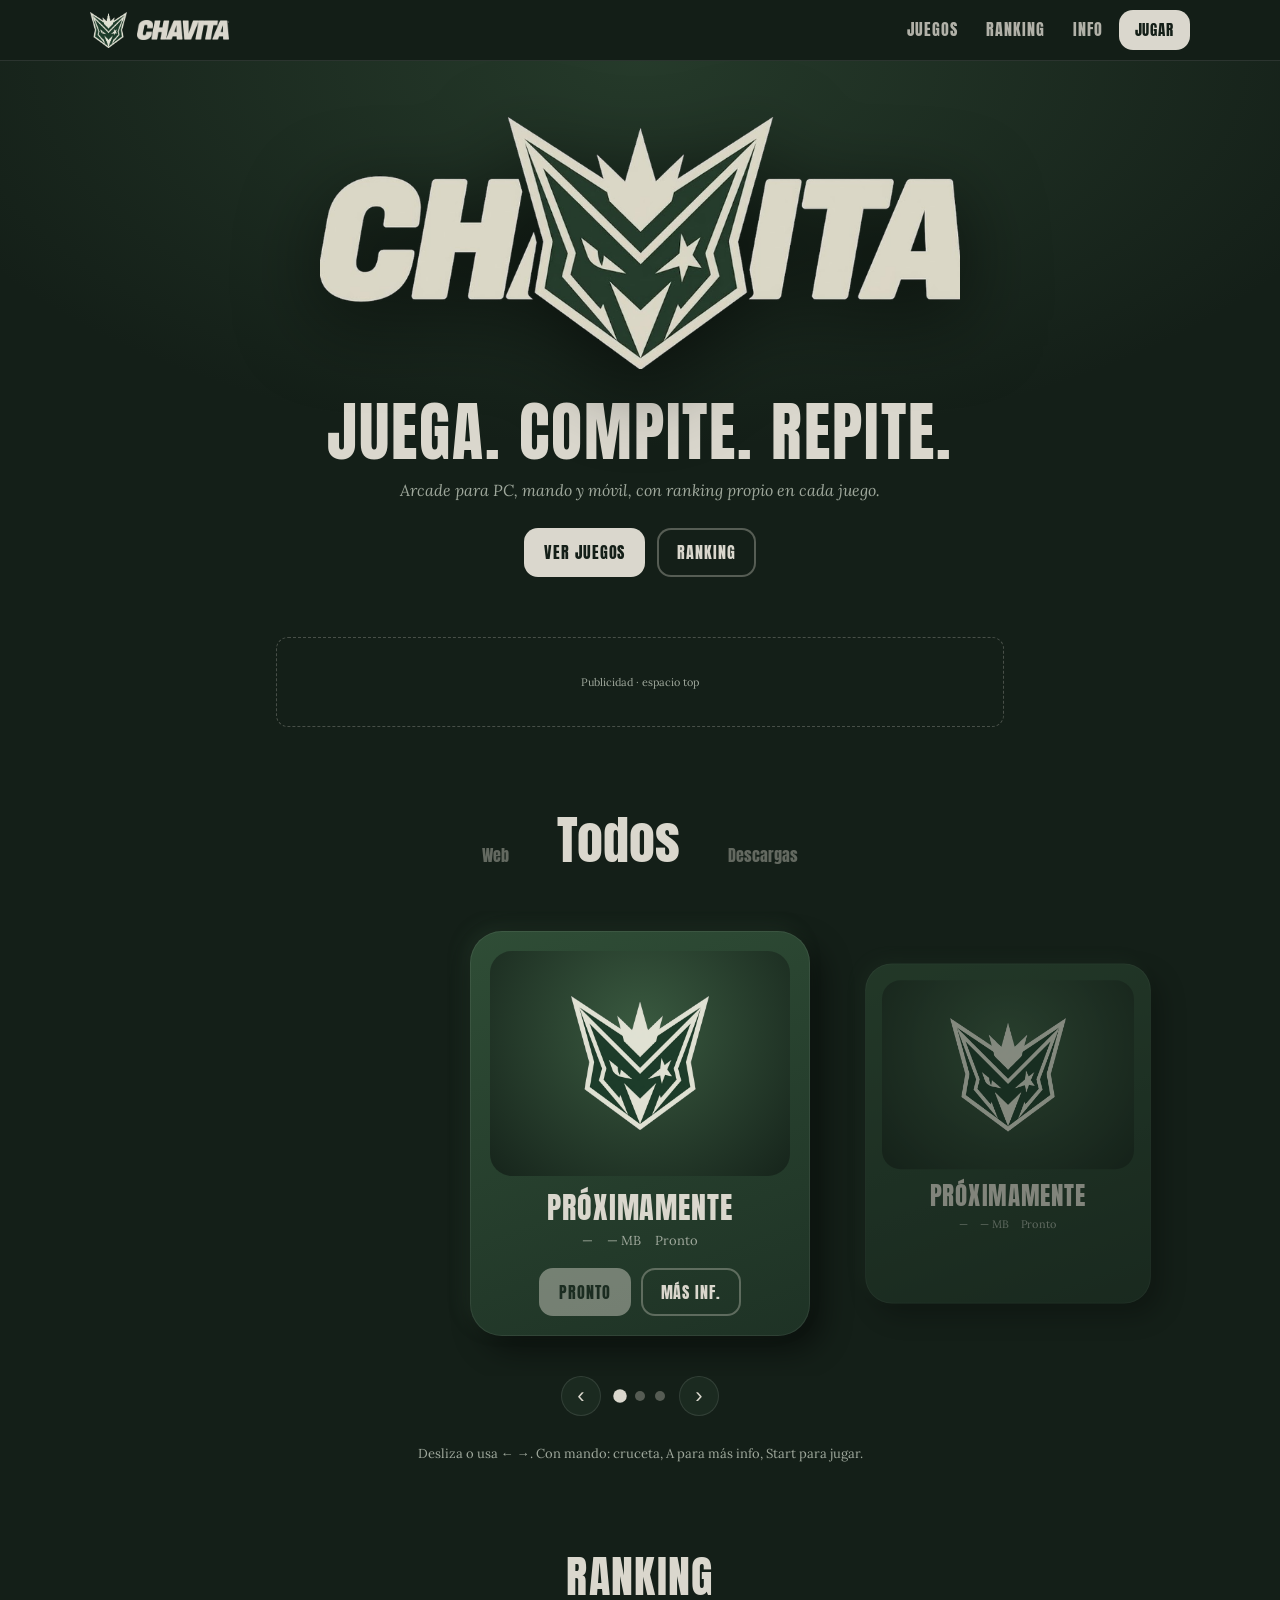
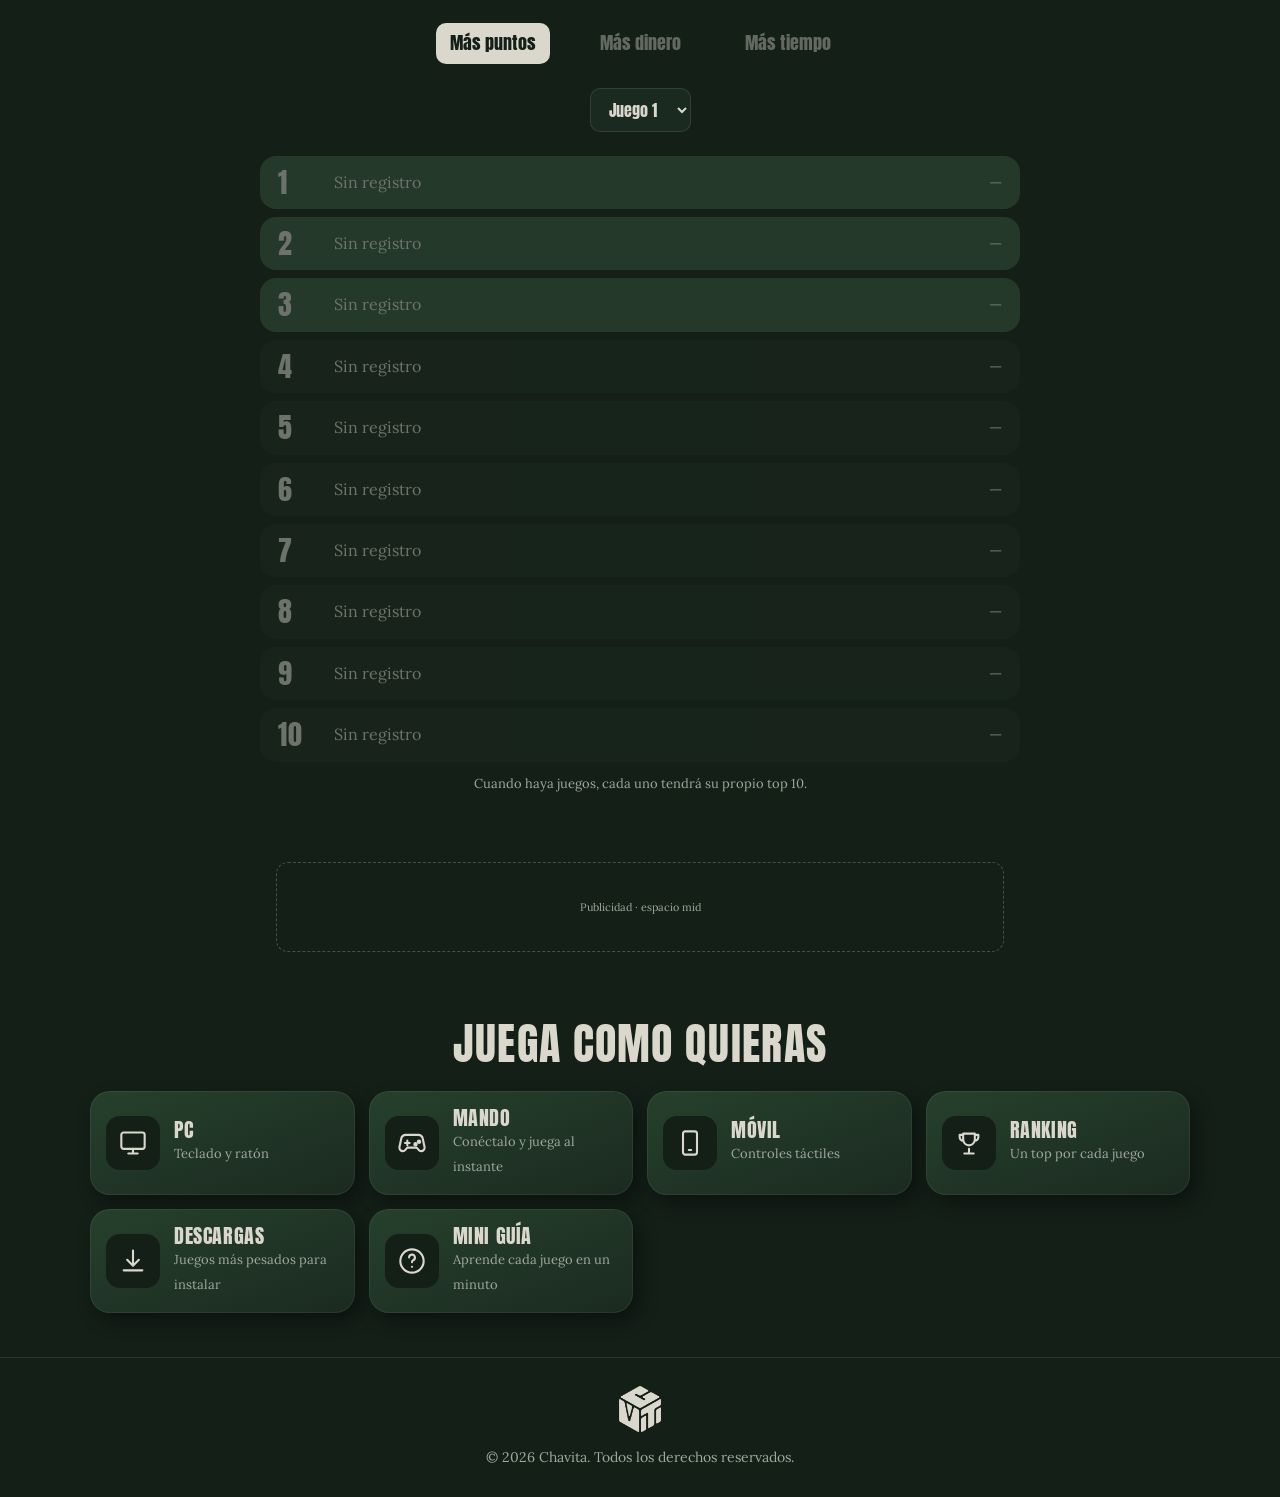
==== index.html @ db71916c "Add files via upload" ====
<!DOCTYPE html><html lang="es"><head><meta charset="utf-8">
<meta name="viewport" content="width=device-width, initial-scale=1, viewport-fit=cover">
<title>Chavita Arcade</title>
<link rel="preconnect" href="https://fonts.googleapis.com"><link rel="preconnect" href="https://fonts.gstatic.com" crossorigin>
<link href="https://fonts.googleapis.com/css2?family=Anton&family=Lora:ital,wght@0,500;1,500&display=swap" rel="stylesheet">
<link rel="stylesheet" href="style.css"><!-- ANUNCIOS paso 1/2: cuando AdSense te dé tu código, quita los comentarios (las marcas de comentario) y cambia ca-pub-XXXXXXXXXXXXXXXX por tu ID.
<script async src="https://pagead2.googlesyndication.com/pagead/js/adsbygoogle.js?client=ca-pub-XXXXXXXXXXXXXXXX" crossorigin="anonymous"></script>
-->
</head><body>
<header><div class="w"><a class="brand" href="#top"><img data-l alt=""><img src="nombre.png" alt="Chavita"></a>
<nav><a href="#juegos">Juegos</a><a href="#ranking">Ranking</a><a href="#info">Info</a><a class="btn" href="#juegos">Jugar</a></nav></div></header>
<main id="top">
<div class="hero"><div class="w"><img src="hero.png" alt="Chavita"><h1>Juega. Compite. Repite.</h1>
<p>Arcade para PC, mando y móvil, con ranking propio en cada juego.</p>
<div class="row"><a class="btn" href="#juegos">Ver juegos</a><a class="btn o" href="#ranking">Ranking</a></div></div></div>
<div class="w"><div class="ad" data-ad="top"></div></div>
<section id="juegos"><div class="w">
<div class="tabs" id="ft"><button data-f="web">Web</button><button data-f="all" class="on">Todos</button><button data-f="dl">Descargas</button></div>
<div class="stage" id="st"><div class="track" id="tr"></div></div>
<div class="dots"><button class="ar" id="pv" aria-label="Anterior">‹</button><div id="dots"></div><button class="ar" id="nx" aria-label="Siguiente">›</button></div>
<div class="panel" id="pn"><div><div class="pin" id="pi"></div><div class="ad" data-ad="panel"></div></div></div>
<p class="hint">Desliza o usa ← →. Con mando: cruceta, A para más info, Start para jugar.</p>
</div></section>
<section id="ranking"><div class="w rk"><h2 class="t">Ranking</h2>
<div class="tabs" id="rt"><button data-m="p" class="on">Más puntos</button><button data-m="d">Más dinero</button><button data-m="t">Más tiempo</button></div>
<div class="tabs"><select id="rg" aria-label="Juego"></select></div>
<ol class="list" id="rl"></ol><p class="hint" id="rn"></p></div></section>
<div class="w"><div class="ad" data-ad="mid"></div></div>
<section id="info"><div class="w"><h2 class="t">Juega como quieras</h2><div class="grid" id="gd"></div></div></section>
</main>
<footer><div class="w"><img src="mini.png" alt=""><div>© 2026 Chavita. Todos los derechos reservados.</div></div></footer>
<div class="toast" id="ts" role="status"></div>
<script src="script.js"></script></body></html>
---- style.css ----
:root{--bg:#141f18;--bg2:#1b2a20;--g:#3A5A40;--c:#DAD7CD;--mut:#9fa89c;--line:#ffffff1a;
--fd:"Kirgina","Anton",Impact,sans-serif;--fb:"Lora",Georgia,serif;color-scheme:dark;box-sizing:border-box;
padding-top:env(safe-area-inset-top,0px);padding-bottom:env(safe-area-inset-bottom,0px)}
*,*::before,*::after{box-sizing:inherit}
html{scroll-behavior:smooth;scroll-padding-top:calc(env(safe-area-inset-top,0px) + 64px)}
body{margin:0;background:var(--bg);color:var(--c);font:16px/1.6 var(--fb);overflow-x:hidden}
body::before{content:"";position:fixed;inset:0 0 auto;height:env(safe-area-inset-top,0px);background:var(--bg);z-index:30}
h1,h2,h3,h4,b{font-family:var(--fd);font-weight:400;text-transform:uppercase;letter-spacing:.03em;margin:0;line-height:1.05}
.w{width:min(1100px,100% - 32px);margin-inline:auto}
header{position:sticky;top:env(safe-area-inset-top,0px);z-index:20;background:#141f18ee;backdrop-filter:blur(10px);border-bottom:1px solid var(--line)}
header .w{display:flex;align-items:center;justify-content:space-between;height:60px;gap:12px}
.brand{display:flex;align-items:center;gap:10px}.brand img:first-child{height:36px}.brand img:last-child{height:20px}
nav{display:flex;gap:4px;align-items:center;font-family:var(--fd);text-transform:uppercase;letter-spacing:.06em}
nav a{color:var(--c);text-decoration:none;padding:8px 12px;border-radius:8px;opacity:.8}nav a:hover{opacity:1;background:var(--line)}
nav .btn{opacity:1;padding:8px 16px;font-size:15px}nav .btn:hover{background:var(--c)}
.btn{font-family:var(--fd);text-transform:uppercase;letter-spacing:.06em;font-size:16px;border:0;border-radius:14px;padding:12px 20px;cursor:pointer;background:var(--c);color:var(--bg);text-decoration:none;display:inline-flex;align-items:center;transition:transform .15s}
.btn:hover{transform:translateY(-2px)}.btn.o{background:transparent;color:var(--c);box-shadow:inset 0 0 0 2px #dad7cd55}
.btn[disabled]{opacity:.45;cursor:not-allowed;transform:none}
:focus-visible{outline:3px solid var(--c);outline-offset:3px}
.hero{text-align:center;padding:56px 0 36px;background:radial-gradient(60% 70% at 50% 0,#3A5A4077,transparent)}
.hero img{width:min(640px,90%);filter:drop-shadow(0 20px 40px #0009)}
.hero h1{font-size:clamp(34px,7vw,64px);margin:22px 0 12px}
.hero p{max-width:540px;margin:0 auto 24px;color:var(--mut);font-style:italic}
.row{display:flex;gap:12px;justify-content:center;flex-wrap:wrap}
.ad{margin:24px auto;border:1px dashed #dad7cd44;border-radius:12px;min-height:90px;max-width:728px;display:grid;place-items:center;color:var(--mut);font-size:13px;padding:8px}
section{padding:44px 0}
.t{font-size:clamp(28px,5vw,44px);text-align:center;margin-bottom:24px}
.tabs{display:flex;justify-content:center;align-items:baseline;gap:clamp(12px,4vw,36px);margin-bottom:24px;font-family:var(--fd);text-transform:uppercase}
.tabs button{background:none;border:0;color:var(--c);font:inherit;font-size:16px;opacity:.4;cursor:pointer;padding:4px 6px;transition:.25s}
.tabs button.on{font-size:clamp(30px,6vw,52px);opacity:1}
.stage{overflow:hidden;touch-action:pan-y;cursor:grab;padding:20px 0 40px;user-select:none}
.track{display:flex;gap:28px;position:relative;transition:transform .45s cubic-bezier(.2,.8,.2,1)}
.card{flex:0 0 min(78vw,340px);border-radius:32px;padding:20px;text-align:center;background:linear-gradient(160deg,#2f4d36,#1e3225);box-shadow:12px 14px 30px #0007,-6px -6px 18px #3a5a4033,inset 0 0 0 1px #ffffff12;transform:scale(.84);opacity:.55;transition:.45s}
.card.on{transform:none;opacity:1}
.cv{aspect-ratio:4/3;border-radius:22px;background:radial-gradient(circle at 50% 35%,#3A5A40,#16241b);display:grid;place-items:center;overflow:hidden;margin-bottom:16px}
.cv img{width:46%}.cv.i img{width:100%;height:100%;object-fit:cover}
.card h3{font-size:30px}
.meta{display:flex;justify-content:center;gap:14px;font-size:13px;color:var(--mut);margin:8px 0 16px;flex-wrap:wrap}
.acts{display:flex;gap:10px;justify-content:center}.card:not(.on) .acts{visibility:hidden}
.dots{display:flex;justify-content:center;align-items:center;gap:14px;margin-bottom:16px}
#dots{display:flex;gap:10px}#dots button{width:10px;height:10px;border-radius:50%;border:0;padding:0;background:#dad7cd55;cursor:pointer}#dots button.on{background:var(--c);transform:scale(1.35)}
.ar{width:40px;height:40px;border-radius:50%;background:var(--bg2);color:var(--c);font-size:22px;border:0;cursor:pointer;box-shadow:inset 0 0 0 1px var(--line)}
.hint{text-align:center;font-size:13px;color:var(--mut);margin:12px 0 0}
.panel{display:grid;grid-template-rows:0fr;transition:grid-template-rows .4s ease;max-width:760px;margin:0 auto}
.panel.open{grid-template-rows:1fr}.panel>div{overflow:hidden}
.pin{margin-top:8px;padding:24px;border-radius:24px;background:var(--bg2);box-shadow:inset 0 0 0 1px var(--line);display:grid;gap:18px}
.pin h3{font-size:34px;margin-bottom:10px}.pin h4{font-size:19px;letter-spacing:.06em;margin-bottom:6px}
.pin p,.pin ol{margin:0;color:#c5c3b9}.pin ol{padding-left:22px}
.chips{display:flex;gap:8px;flex-wrap:wrap}.chip{background:var(--g);border-radius:99px;padding:3px 14px;font-size:13px}
.ctl{display:grid;grid-template-columns:repeat(auto-fit,minmax(170px,1fr));gap:10px}
.ctl div{background:#ffffff0d;border-radius:14px;padding:10px 14px;font-size:14px}.ctl b{display:block;font-size:16px}
.rk{max-width:760px}.rk .tabs button{font-size:18px;border-radius:10px;padding:6px 14px}.rk .tabs button.on{font-size:18px;background:var(--c);color:var(--bg)}
select{background:var(--bg2);color:var(--c);border:1px solid var(--line);border-radius:10px;padding:8px 14px;font:inherit}
.list{margin:0;padding:0;list-style:none;display:grid;gap:8px}
.list li{display:grid;grid-template-columns:44px 1fr auto;align-items:center;gap:12px;padding:12px 18px;border-radius:16px;background:var(--bg2)}
.list li b{font-size:28px}.list li:nth-child(-n+3){background:var(--g)}.list li.e{opacity:.45}
.grid{display:grid;grid-template-columns:repeat(auto-fit,minmax(250px,1fr));gap:14px}
.tile{display:flex;gap:14px;align-items:center;padding:16px;border-radius:20px;background:linear-gradient(160deg,#26402c,#1b2a20);box-shadow:6px 8px 18px #0006,inset 0 0 0 1px #ffffff10}
.tile svg{flex:none;width:54px;height:54px;padding:13px;border-radius:14px;background:var(--bg);stroke:var(--c);fill:none;stroke-width:1.8;stroke-linecap:round;stroke-linejoin:round}
.tile b{display:block;font-size:20px}.tile span{font-size:13px;color:var(--mut)}
footer{border-top:1px solid var(--line);padding:28px 0;text-align:center;color:var(--mut);font-size:14px}footer img{height:46px;margin-bottom:8px}
.toast{position:fixed;bottom:calc(env(safe-area-inset-bottom,0px) + 16px);left:50%;transform:translate(-50%,20px);background:var(--c);color:var(--bg);padding:10px 18px;border-radius:99px;font-family:var(--fd);text-transform:uppercase;letter-spacing:.05em;opacity:0;transition:.3s;z-index:40;pointer-events:none}.toast.s{opacity:1;transform:translate(-50%,0)}
@media(max-width:640px){nav a:not(.btn){display:none}}
@media(prefers-reduced-motion:reduce){*{transition:none!important;scroll-behavior:auto!important}}
.ad ins{width:100%}
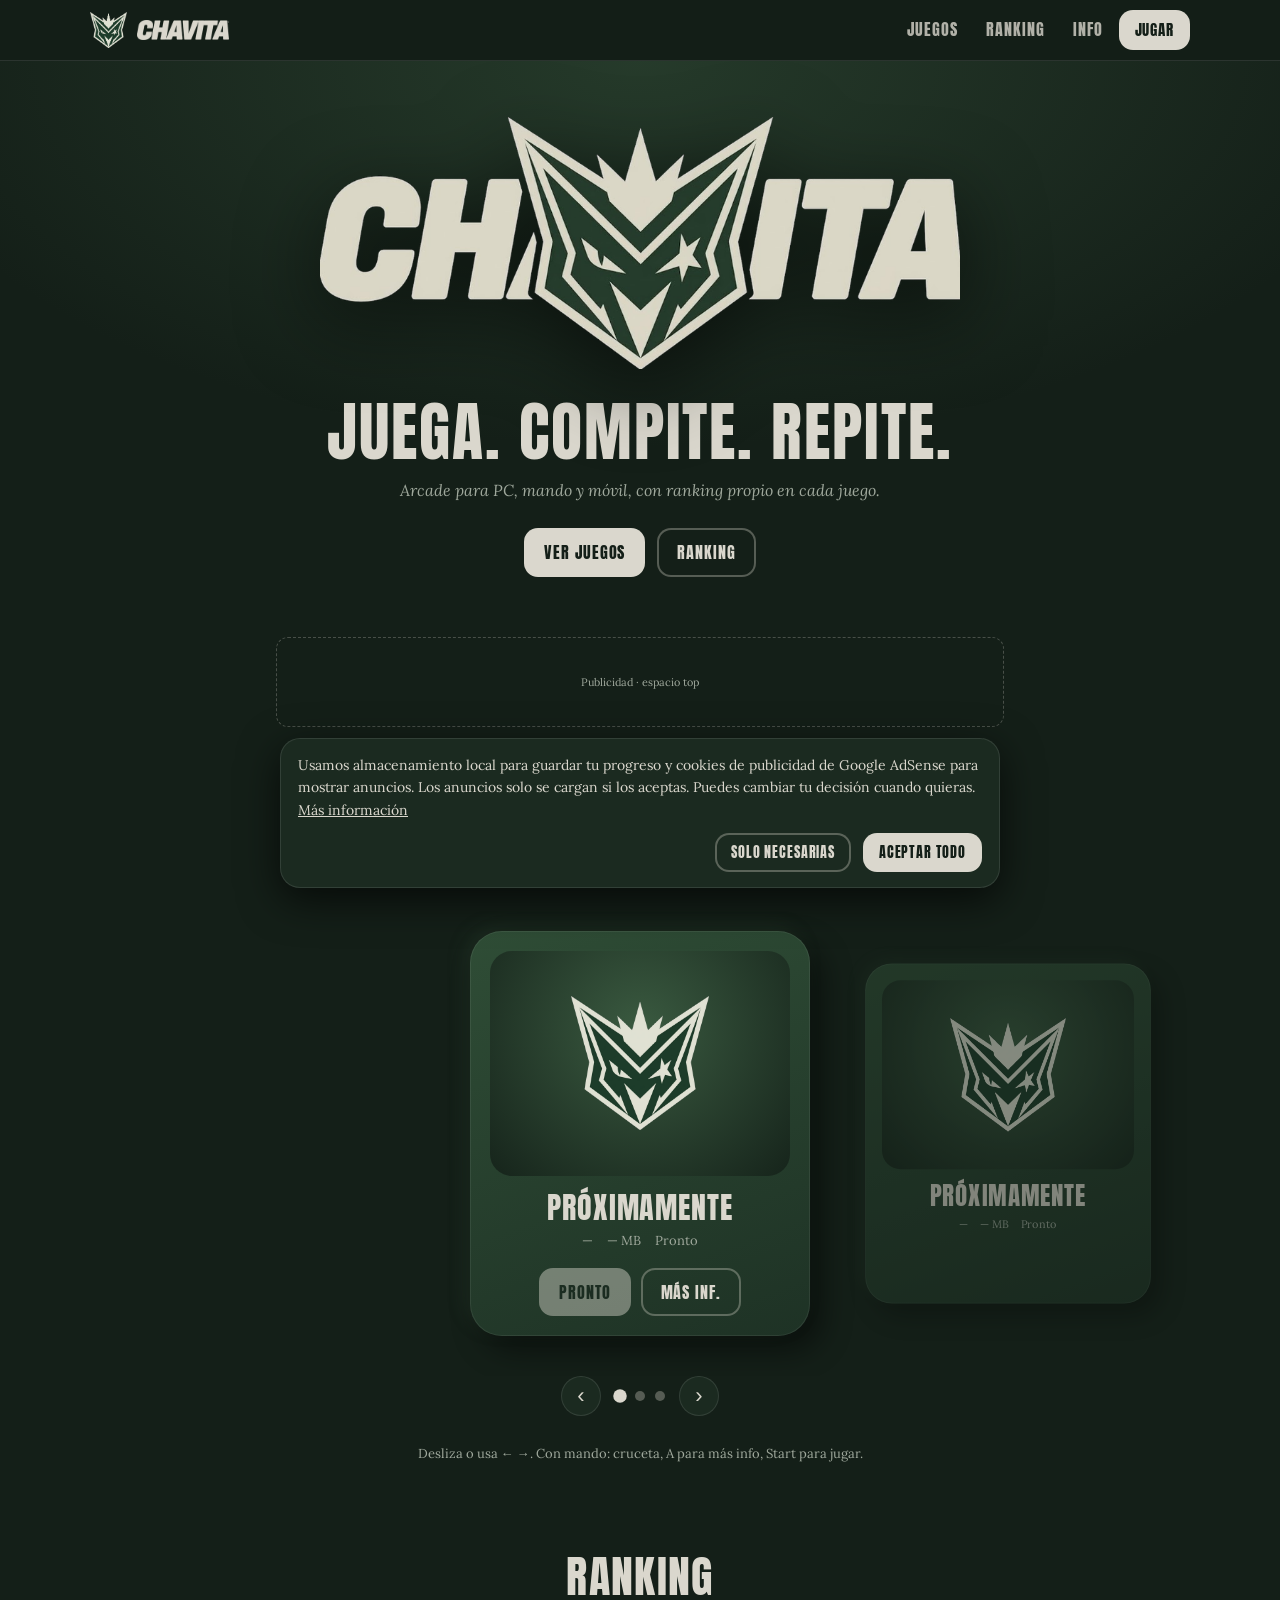
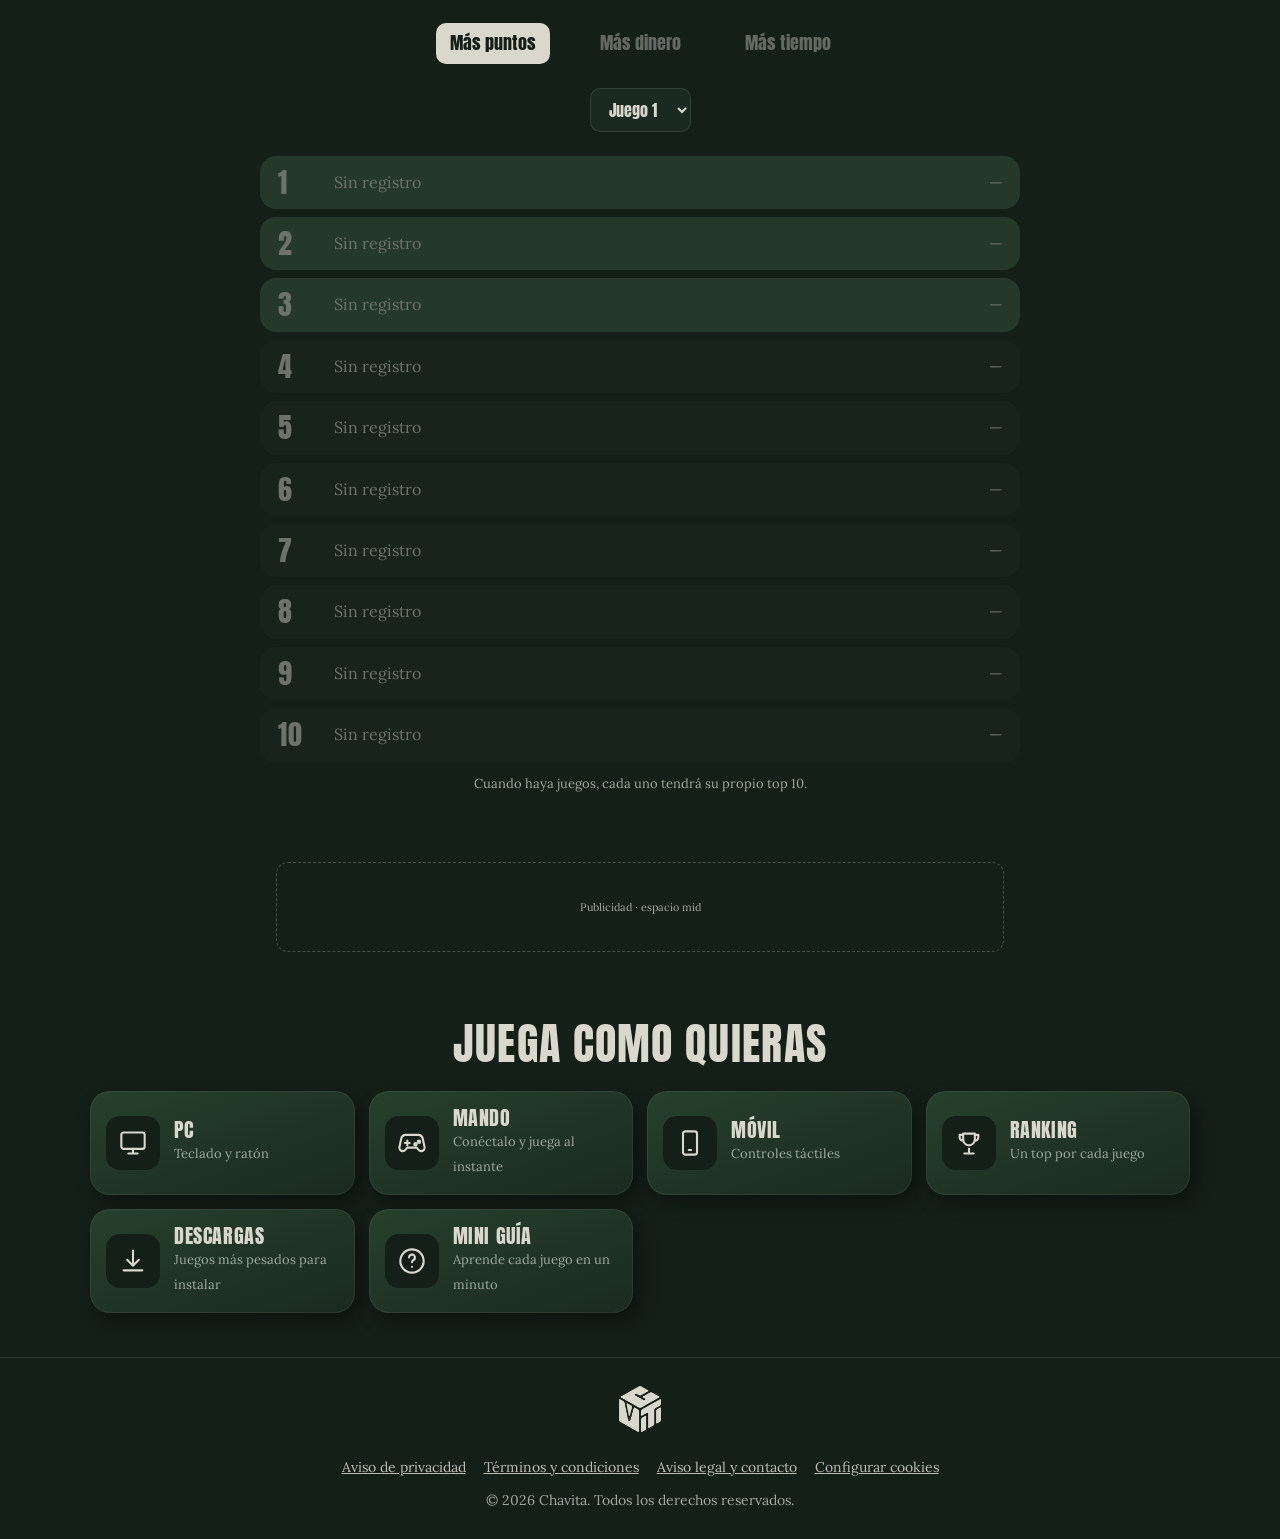
==== commit fe581f22: "Legal001" ====
--- a/index.html
+++ b/index.html
@@ -3,9 +3,8 @@
 <title>Chavita Arcade</title>
 <link rel="preconnect" href="https://fonts.googleapis.com"><link rel="preconnect" href="https://fonts.gstatic.com" crossorigin>
 <link href="https://fonts.googleapis.com/css2?family=Anton&family=Lora:ital,wght@0,500;1,500&display=swap" rel="stylesheet">
-<link rel="stylesheet" href="style.css"><!-- ANUNCIOS paso 1/2: cuando AdSense te dé tu código, quita los comentarios (las marcas de comentario) y cambia ca-pub-XXXXXXXXXXXXXXXX por tu ID.
-<script async src="https://pagead2.googlesyndication.com/pagead/js/adsbygoogle.js?client=ca-pub-XXXXXXXXXXXXXXXX" crossorigin="anonymous"></script>
--->
+<link rel="stylesheet" href="style.css"><!-- Código de AdSense (verificación y anuncios) -->
+<script async src="https://pagead2.googlesyndication.com/pagead/js/adsbygoogle.js?client=ca-pub-8924562486081992" crossorigin="anonymous"></script>
 </head><body>
 <header><div class="w"><a class="brand" href="#top"><img data-l alt=""><img src="nombre.png" alt="Chavita"></a>
 <nav><a href="#juegos">Juegos</a><a href="#ranking">Ranking</a><a href="#info">Info</a><a class="btn" href="#juegos">Jugar</a></nav></div></header>
@@ -28,6 +27,7 @@
 <div class="w"><div class="ad" data-ad="mid"></div></div>
 <section id="info"><div class="w"><h2 class="t">Juega como quieras</h2><div class="grid" id="gd"></div></div></section>
 </main>
-<footer><div class="w"><img src="mini.png" alt=""><div>© 2026 Chavita. Todos los derechos reservados.</div></div></footer>
+<footer><div class="w"><img src="mini.png" alt=""><div class="fl"><a href="aviso-privacidad.html">Aviso de privacidad</a><a href="terminos.html">Términos y condiciones</a><a href="aviso-legal.html">Aviso legal y contacto</a><a href="#" data-ck>Configurar cookies</a></div><div>© 2026 Chavita. Todos los derechos reservados.</div></div></footer>
 <div class="toast" id="ts" role="status"></div>
+<script src="cookies.js"></script>
 <script src="script.js"></script></body></html>
--- a/style.css
+++ b/style.css
@@ -63,3 +63,10 @@
 @media(max-width:640px){nav a:not(.btn){display:none}}
 @media(prefers-reduced-motion:reduce){*{transition:none!important;scroll-behavior:auto!important}}
 .ad ins{width:100%}
+
+.cb{position:fixed;left:50%;transform:translateX(-50%);bottom:calc(env(safe-area-inset-bottom,0px) + 12px);width:min(720px,100% - 24px);z-index:50;background:var(--bg2);border-radius:20px;padding:16px 18px;box-shadow:0 12px 40px #000a,inset 0 0 0 1px var(--line);font-size:14px}
+.cb p{margin:0 0 12px}.cb a{color:var(--c)}.cb .row{justify-content:flex-end}.cb .btn{padding:9px 16px;font-size:14px}
+.legal{padding:40px 0 60px;max-width:820px}.legal h1{font-size:clamp(32px,6vw,52px);margin-bottom:8px}.legal h2{font-size:24px;margin:30px 0 8px}
+.legal p,.legal li{color:#c9c7bd}.legal a{color:var(--c)}.legal .up{color:var(--mut);font-size:14px;margin:0 0 20px}
+.ph{background:#ffe066;color:#222;padding:0 4px;border-radius:4px}
+.fl{display:flex;flex-wrap:wrap;justify-content:center;gap:6px 18px;margin:10px 0}.fl a{color:var(--c);opacity:.85}
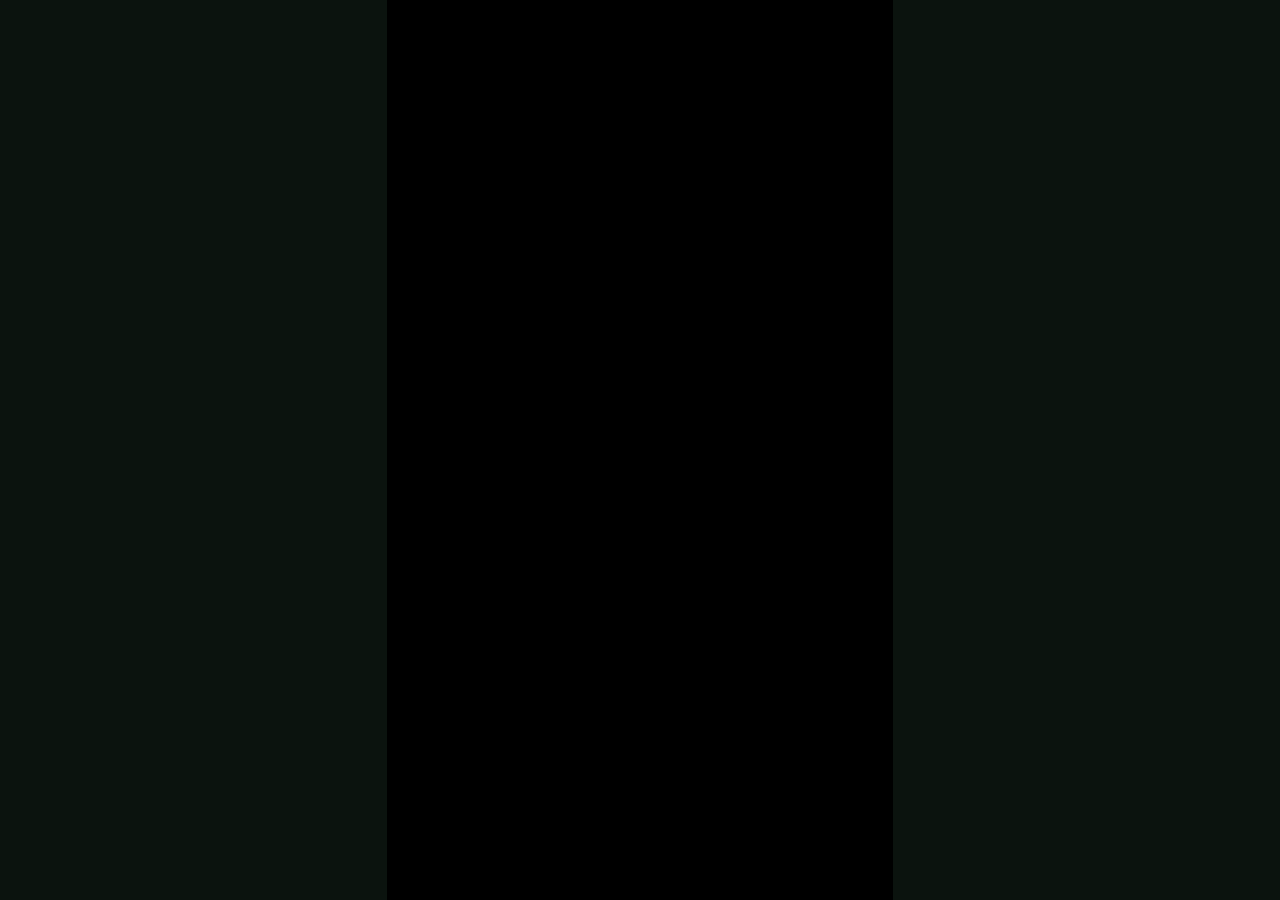
==== commit 399a2fa7: "Juego001(Galaga)" ====
--- a/index.html
+++ b/index.html
@@ -1,33 +1,6 @@
 <!DOCTYPE html><html lang="es"><head><meta charset="utf-8">
-<meta name="viewport" content="width=device-width, initial-scale=1, viewport-fit=cover">
-<title>Chavita Arcade</title>
-<link rel="preconnect" href="https://fonts.googleapis.com"><link rel="preconnect" href="https://fonts.gstatic.com" crossorigin>
-<link href="https://fonts.googleapis.com/css2?family=Anton&family=Lora:ital,wght@0,500;1,500&display=swap" rel="stylesheet">
-<link rel="stylesheet" href="style.css"><!-- Código de AdSense (verificación y anuncios) -->
-<script async src="https://pagead2.googlesyndication.com/pagead/js/adsbygoogle.js?client=ca-pub-8924562486081992" crossorigin="anonymous"></script>
-</head><body>
-<header><div class="w"><a class="brand" href="#top"><img data-l alt=""><img src="nombre.png" alt="Chavita"></a>
-<nav><a href="#juegos">Juegos</a><a href="#ranking">Ranking</a><a href="#info">Info</a><a class="btn" href="#juegos">Jugar</a></nav></div></header>
-<main id="top">
-<div class="hero"><div class="w"><img src="hero.png" alt="Chavita"><h1>Juega. Compite. Repite.</h1>
-<p>Arcade para PC, mando y móvil, con ranking propio en cada juego.</p>
-<div class="row"><a class="btn" href="#juegos">Ver juegos</a><a class="btn o" href="#ranking">Ranking</a></div></div></div>
-<div class="w"><div class="ad" data-ad="top"></div></div>
-<section id="juegos"><div class="w">
-<div class="tabs" id="ft"><button data-f="web">Web</button><button data-f="all" class="on">Todos</button><button data-f="dl">Descargas</button></div>
-<div class="stage" id="st"><div class="track" id="tr"></div></div>
-<div class="dots"><button class="ar" id="pv" aria-label="Anterior">‹</button><div id="dots"></div><button class="ar" id="nx" aria-label="Siguiente">›</button></div>
-<div class="panel" id="pn"><div><div class="pin" id="pi"></div><div class="ad" data-ad="panel"></div></div></div>
-<p class="hint">Desliza o usa ← →. Con mando: cruceta, A para más info, Start para jugar.</p>
-</div></section>
-<section id="ranking"><div class="w rk"><h2 class="t">Ranking</h2>
-<div class="tabs" id="rt"><button data-m="p" class="on">Más puntos</button><button data-m="d">Más dinero</button><button data-m="t">Más tiempo</button></div>
-<div class="tabs"><select id="rg" aria-label="Juego"></select></div>
-<ol class="list" id="rl"></ol><p class="hint" id="rn"></p></div></section>
-<div class="w"><div class="ad" data-ad="mid"></div></div>
-<section id="info"><div class="w"><h2 class="t">Juega como quieras</h2><div class="grid" id="gd"></div></div></section>
-</main>
-<footer><div class="w"><img src="mini.png" alt=""><div class="fl"><a href="aviso-privacidad.html">Aviso de privacidad</a><a href="terminos.html">Términos y condiciones</a><a href="aviso-legal.html">Aviso legal y contacto</a><a href="#" data-ck>Configurar cookies</a></div><div>© 2026 Chavita. Todos los derechos reservados.</div></div></footer>
-<div class="toast" id="ts" role="status"></div>
-<script src="cookies.js"></script>
-<script src="script.js"></script></body></html>
+<meta name="viewport" content="width=device-width,initial-scale=1,viewport-fit=cover,user-scalable=no">
+<title>Chavita Galaxia</title>
+<link href="https://fonts.googleapis.com/css2?family=Press+Start+2P&display=swap" rel="stylesheet">
+<style>html,body{margin:0;height:100%;background:#0b130e;overflow:hidden}body{display:grid;place-items:center}canvas{display:block;image-rendering:pixelated;touch-action:none;background:#000}</style></head>
+<body><canvas id="c" width="360" height="640"></canvas><script src="game.js"></script></body></html>
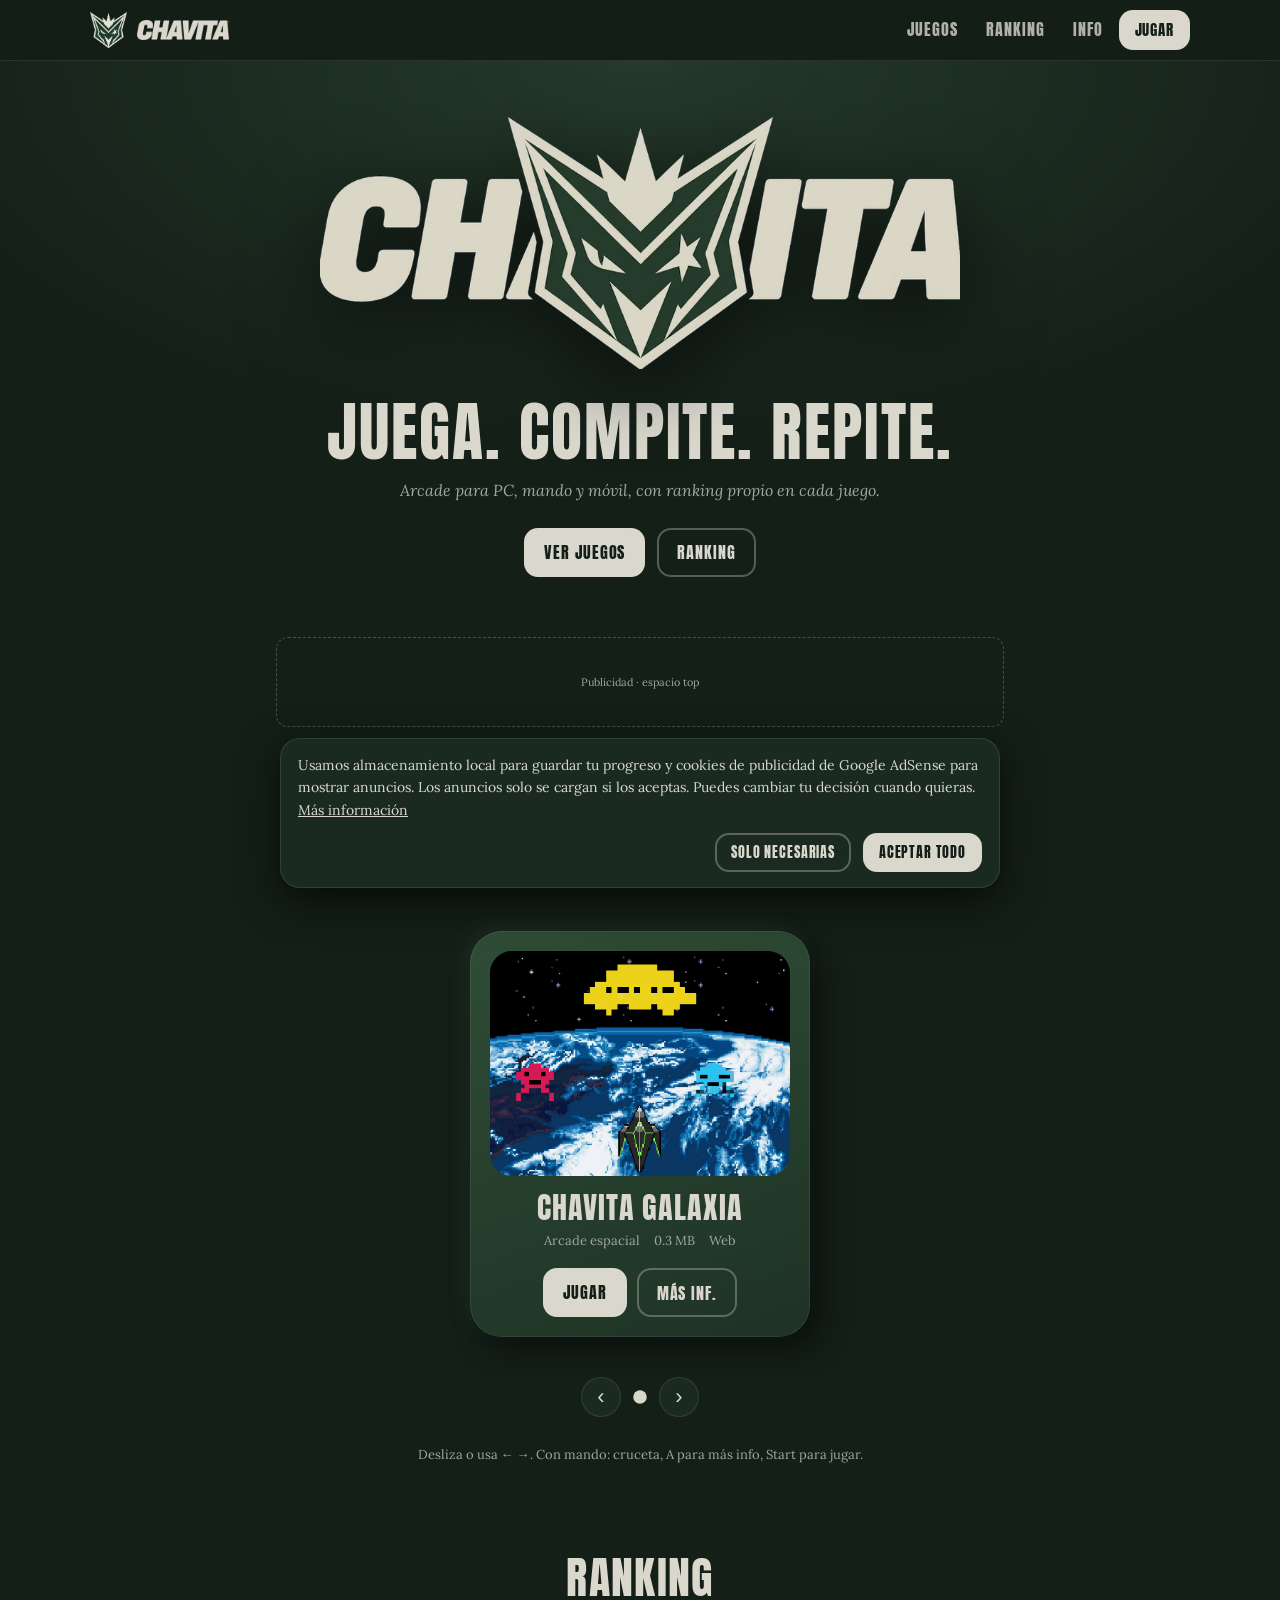
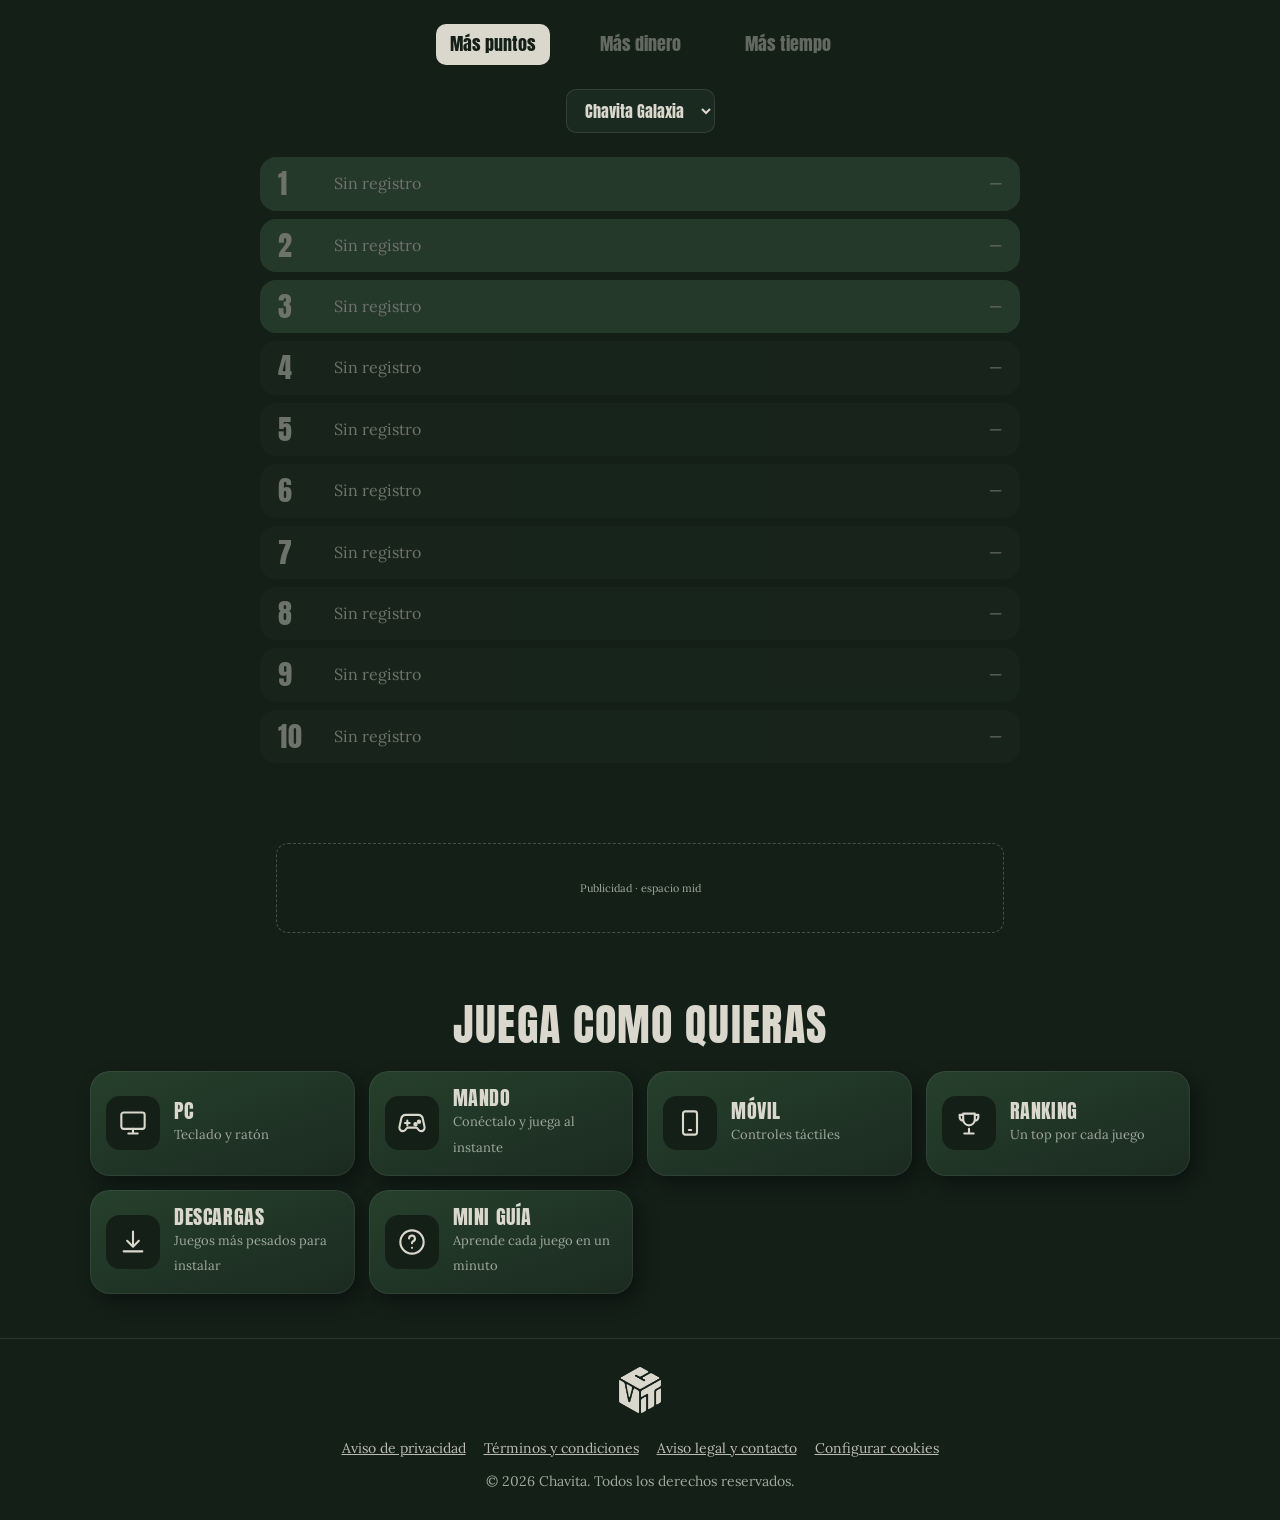
==== commit acf90b30: "juego002" ====
--- a/index.html
+++ b/index.html
@@ -1,6 +1,33 @@
 <!DOCTYPE html><html lang="es"><head><meta charset="utf-8">
-<meta name="viewport" content="width=device-width,initial-scale=1,viewport-fit=cover,user-scalable=no">
-<title>Chavita Galaxia</title>
-<link href="https://fonts.googleapis.com/css2?family=Press+Start+2P&display=swap" rel="stylesheet">
-<style>html,body{margin:0;height:100%;background:#0b130e;overflow:hidden}body{display:grid;place-items:center}canvas{display:block;image-rendering:pixelated;touch-action:none;background:#000}</style></head>
-<body><canvas id="c" width="360" height="640"></canvas><script src="game.js"></script></body></html>
+<meta name="viewport" content="width=device-width, initial-scale=1, viewport-fit=cover">
+<title>Chavita Arcade</title>
+<link rel="preconnect" href="https://fonts.googleapis.com"><link rel="preconnect" href="https://fonts.gstatic.com" crossorigin>
+<link href="https://fonts.googleapis.com/css2?family=Anton&family=Lora:ital,wght@0,500;1,500&display=swap" rel="stylesheet">
+<link rel="stylesheet" href="style.css"><!-- Código de AdSense (verificación y anuncios) -->
+<script async src="https://pagead2.googlesyndication.com/pagead/js/adsbygoogle.js?client=ca-pub-8924562486081992" crossorigin="anonymous"></script>
+</head><body>
+<header><div class="w"><a class="brand" href="#top"><img data-l alt=""><img src="nombre.png" alt="Chavita"></a>
+<nav><a href="#juegos">Juegos</a><a href="#ranking">Ranking</a><a href="#info">Info</a><a class="btn" href="#juegos">Jugar</a></nav></div></header>
+<main id="top">
+<div class="hero"><div class="w"><img src="hero.png" alt="Chavita"><h1>Juega. Compite. Repite.</h1>
+<p>Arcade para PC, mando y móvil, con ranking propio en cada juego.</p>
+<div class="row"><a class="btn" href="#juegos">Ver juegos</a><a class="btn o" href="#ranking">Ranking</a></div></div></div>
+<div class="w"><div class="ad" data-ad="top"></div></div>
+<section id="juegos"><div class="w">
+<div class="tabs" id="ft"><button data-f="web">Web</button><button data-f="all" class="on">Todos</button><button data-f="dl">Descargas</button></div>
+<div class="stage" id="st"><div class="track" id="tr"></div></div>
+<div class="dots"><button class="ar" id="pv" aria-label="Anterior">‹</button><div id="dots"></div><button class="ar" id="nx" aria-label="Siguiente">›</button></div>
+<div class="panel" id="pn"><div><div class="pin" id="pi"></div><div class="ad" data-ad="panel"></div></div></div>
+<p class="hint">Desliza o usa ← →. Con mando: cruceta, A para más info, Start para jugar.</p>
+</div></section>
+<section id="ranking"><div class="w rk"><h2 class="t">Ranking</h2>
+<div class="tabs" id="rt"><button data-m="p" class="on">Más puntos</button><button data-m="d">Más dinero</button><button data-m="t">Más tiempo</button></div>
+<div class="tabs"><select id="rg" aria-label="Juego"></select></div>
+<ol class="list" id="rl"></ol><p class="hint" id="rn"></p></div></section>
+<div class="w"><div class="ad" data-ad="mid"></div></div>
+<section id="info"><div class="w"><h2 class="t">Juega como quieras</h2><div class="grid" id="gd"></div></div></section>
+</main>
+<footer><div class="w"><img src="mini.png" alt=""><div class="fl"><a href="aviso-privacidad.html">Aviso de privacidad</a><a href="terminos.html">Términos y condiciones</a><a href="aviso-legal.html">Aviso legal y contacto</a><a href="#" data-ck>Configurar cookies</a></div><div>© 2026 Chavita. Todos los derechos reservados.</div></div></footer>
+<div class="toast" id="ts" role="status"></div>
+<script src="cookies.js"></script>
+<script src="script.js"></script></body></html>
--- a/style.css
+++ b/style.css
@@ -0,0 +1,72 @@
+:root{--bg:#141f18;--bg2:#1b2a20;--g:#3A5A40;--c:#DAD7CD;--mut:#9fa89c;--line:#ffffff1a;
+--fd:"Kirgina","Anton",Impact,sans-serif;--fb:"Lora",Georgia,serif;color-scheme:dark;box-sizing:border-box;
+padding-top:env(safe-area-inset-top,0px);padding-bottom:env(safe-area-inset-bottom,0px)}
+*,*::before,*::after{box-sizing:inherit}
+html{scroll-behavior:smooth;scroll-padding-top:calc(env(safe-area-inset-top,0px) + 64px)}
+body{margin:0;background:var(--bg);color:var(--c);font:16px/1.6 var(--fb);overflow-x:hidden}
+body::before{content:"";position:fixed;inset:0 0 auto;height:env(safe-area-inset-top,0px);background:var(--bg);z-index:30}
+h1,h2,h3,h4,b{font-family:var(--fd);font-weight:400;text-transform:uppercase;letter-spacing:.03em;margin:0;line-height:1.05}
+.w{width:min(1100px,100% - 32px);margin-inline:auto}
+header{position:sticky;top:env(safe-area-inset-top,0px);z-index:20;background:#141f18ee;backdrop-filter:blur(10px);border-bottom:1px solid var(--line)}
+header .w{display:flex;align-items:center;justify-content:space-between;height:60px;gap:12px}
+.brand{display:flex;align-items:center;gap:10px}.brand img:first-child{height:36px}.brand img:last-child{height:20px}
+nav{display:flex;gap:4px;align-items:center;font-family:var(--fd);text-transform:uppercase;letter-spacing:.06em}
+nav a{color:var(--c);text-decoration:none;padding:8px 12px;border-radius:8px;opacity:.8}nav a:hover{opacity:1;background:var(--line)}
+nav .btn{opacity:1;padding:8px 16px;font-size:15px}nav .btn:hover{background:var(--c)}
+.btn{font-family:var(--fd);text-transform:uppercase;letter-spacing:.06em;font-size:16px;border:0;border-radius:14px;padding:12px 20px;cursor:pointer;background:var(--c);color:var(--bg);text-decoration:none;display:inline-flex;align-items:center;transition:transform .15s}
+.btn:hover{transform:translateY(-2px)}.btn.o{background:transparent;color:var(--c);box-shadow:inset 0 0 0 2px #dad7cd55}
+.btn[disabled]{opacity:.45;cursor:not-allowed;transform:none}
+:focus-visible{outline:3px solid var(--c);outline-offset:3px}
+.hero{text-align:center;padding:56px 0 36px;background:radial-gradient(60% 70% at 50% 0,#3A5A4077,transparent)}
+.hero img{width:min(640px,90%);filter:drop-shadow(0 20px 40px #0009)}
+.hero h1{font-size:clamp(34px,7vw,64px);margin:22px 0 12px}
+.hero p{max-width:540px;margin:0 auto 24px;color:var(--mut);font-style:italic}
+.row{display:flex;gap:12px;justify-content:center;flex-wrap:wrap}
+.ad{margin:24px auto;border:1px dashed #dad7cd44;border-radius:12px;min-height:90px;max-width:728px;display:grid;place-items:center;color:var(--mut);font-size:13px;padding:8px}
+section{padding:44px 0}
+.t{font-size:clamp(28px,5vw,44px);text-align:center;margin-bottom:24px}
+.tabs{display:flex;justify-content:center;align-items:baseline;gap:clamp(12px,4vw,36px);margin-bottom:24px;font-family:var(--fd);text-transform:uppercase}
+.tabs button{background:none;border:0;color:var(--c);font:inherit;font-size:16px;opacity:.4;cursor:pointer;padding:4px 6px;transition:.25s}
+.tabs button.on{font-size:clamp(30px,6vw,52px);opacity:1}
+.stage{overflow:hidden;touch-action:pan-y;cursor:grab;padding:20px 0 40px;user-select:none}
+.track{display:flex;gap:28px;position:relative;transition:transform .45s cubic-bezier(.2,.8,.2,1)}
+.card{flex:0 0 min(78vw,340px);border-radius:32px;padding:20px;text-align:center;background:linear-gradient(160deg,#2f4d36,#1e3225);box-shadow:12px 14px 30px #0007,-6px -6px 18px #3a5a4033,inset 0 0 0 1px #ffffff12;transform:scale(.84);opacity:.55;transition:.45s}
+.card.on{transform:none;opacity:1}
+.cv{aspect-ratio:4/3;border-radius:22px;background:radial-gradient(circle at 50% 35%,#3A5A40,#16241b);display:grid;place-items:center;overflow:hidden;margin-bottom:16px}
+.cv img{width:46%}.cv.i img{width:100%;height:100%;object-fit:cover}
+.card h3{font-size:30px}
+.meta{display:flex;justify-content:center;gap:14px;font-size:13px;color:var(--mut);margin:8px 0 16px;flex-wrap:wrap}
+.acts{display:flex;gap:10px;justify-content:center}.card:not(.on) .acts{visibility:hidden}
+.dots{display:flex;justify-content:center;align-items:center;gap:14px;margin-bottom:16px}
+#dots{display:flex;gap:10px}#dots button{width:10px;height:10px;border-radius:50%;border:0;padding:0;background:#dad7cd55;cursor:pointer}#dots button.on{background:var(--c);transform:scale(1.35)}
+.ar{width:40px;height:40px;border-radius:50%;background:var(--bg2);color:var(--c);font-size:22px;border:0;cursor:pointer;box-shadow:inset 0 0 0 1px var(--line)}
+.hint{text-align:center;font-size:13px;color:var(--mut);margin:12px 0 0}
+.panel{display:grid;grid-template-rows:0fr;transition:grid-template-rows .4s ease;max-width:760px;margin:0 auto}
+.panel.open{grid-template-rows:1fr}.panel>div{overflow:hidden}
+.pin{margin-top:8px;padding:24px;border-radius:24px;background:var(--bg2);box-shadow:inset 0 0 0 1px var(--line);display:grid;gap:18px}
+.pin h3{font-size:34px;margin-bottom:10px}.pin h4{font-size:19px;letter-spacing:.06em;margin-bottom:6px}
+.pin p,.pin ol{margin:0;color:#c5c3b9}.pin ol{padding-left:22px}
+.chips{display:flex;gap:8px;flex-wrap:wrap}.chip{background:var(--g);border-radius:99px;padding:3px 14px;font-size:13px}
+.ctl{display:grid;grid-template-columns:repeat(auto-fit,minmax(170px,1fr));gap:10px}
+.ctl div{background:#ffffff0d;border-radius:14px;padding:10px 14px;font-size:14px}.ctl b{display:block;font-size:16px}
+.rk{max-width:760px}.rk .tabs button{font-size:18px;border-radius:10px;padding:6px 14px}.rk .tabs button.on{font-size:18px;background:var(--c);color:var(--bg)}
+select{background:var(--bg2);color:var(--c);border:1px solid var(--line);border-radius:10px;padding:8px 14px;font:inherit}
+.list{margin:0;padding:0;list-style:none;display:grid;gap:8px}
+.list li{display:grid;grid-template-columns:44px 1fr auto;align-items:center;gap:12px;padding:12px 18px;border-radius:16px;background:var(--bg2)}
+.list li b{font-size:28px}.list li:nth-child(-n+3){background:var(--g)}.list li.e{opacity:.45}
+.grid{display:grid;grid-template-columns:repeat(auto-fit,minmax(250px,1fr));gap:14px}
+.tile{display:flex;gap:14px;align-items:center;padding:16px;border-radius:20px;background:linear-gradient(160deg,#26402c,#1b2a20);box-shadow:6px 8px 18px #0006,inset 0 0 0 1px #ffffff10}
+.tile svg{flex:none;width:54px;height:54px;padding:13px;border-radius:14px;background:var(--bg);stroke:var(--c);fill:none;stroke-width:1.8;stroke-linecap:round;stroke-linejoin:round}
+.tile b{display:block;font-size:20px}.tile span{font-size:13px;color:var(--mut)}
+footer{border-top:1px solid var(--line);padding:28px 0;text-align:center;color:var(--mut);font-size:14px}footer img{height:46px;margin-bottom:8px}
+.toast{position:fixed;bottom:calc(env(safe-area-inset-bottom,0px) + 16px);left:50%;transform:translate(-50%,20px);background:var(--c);color:var(--bg);padding:10px 18px;border-radius:99px;font-family:var(--fd);text-transform:uppercase;letter-spacing:.05em;opacity:0;transition:.3s;z-index:40;pointer-events:none}.toast.s{opacity:1;transform:translate(-50%,0)}
+@media(max-width:640px){nav a:not(.btn){display:none}}
+@media(prefers-reduced-motion:reduce){*{transition:none!important;scroll-behavior:auto!important}}
+.ad ins{width:100%}
+
+.cb{position:fixed;left:50%;transform:translateX(-50%);bottom:calc(env(safe-area-inset-bottom,0px) + 12px);width:min(720px,100% - 24px);z-index:50;background:var(--bg2);border-radius:20px;padding:16px 18px;box-shadow:0 12px 40px #000a,inset 0 0 0 1px var(--line);font-size:14px}
+.cb p{margin:0 0 12px}.cb a{color:var(--c)}.cb .row{justify-content:flex-end}.cb .btn{padding:9px 16px;font-size:14px}
+.legal{padding:40px 0 60px;max-width:820px}.legal h1{font-size:clamp(32px,6vw,52px);margin-bottom:8px}.legal h2{font-size:24px;margin:30px 0 8px}
+.legal p,.legal li{color:#c9c7bd}.legal a{color:var(--c)}.legal .up{color:var(--mut);font-size:14px;margin:0 0 20px}
+.ph{background:#ffe066;color:#222;padding:0 4px;border-radius:4px}
+.fl{display:flex;flex-wrap:wrap;justify-content:center;gap:6px 18px;margin:10px 0}.fl a{color:var(--c);opacity:.85}
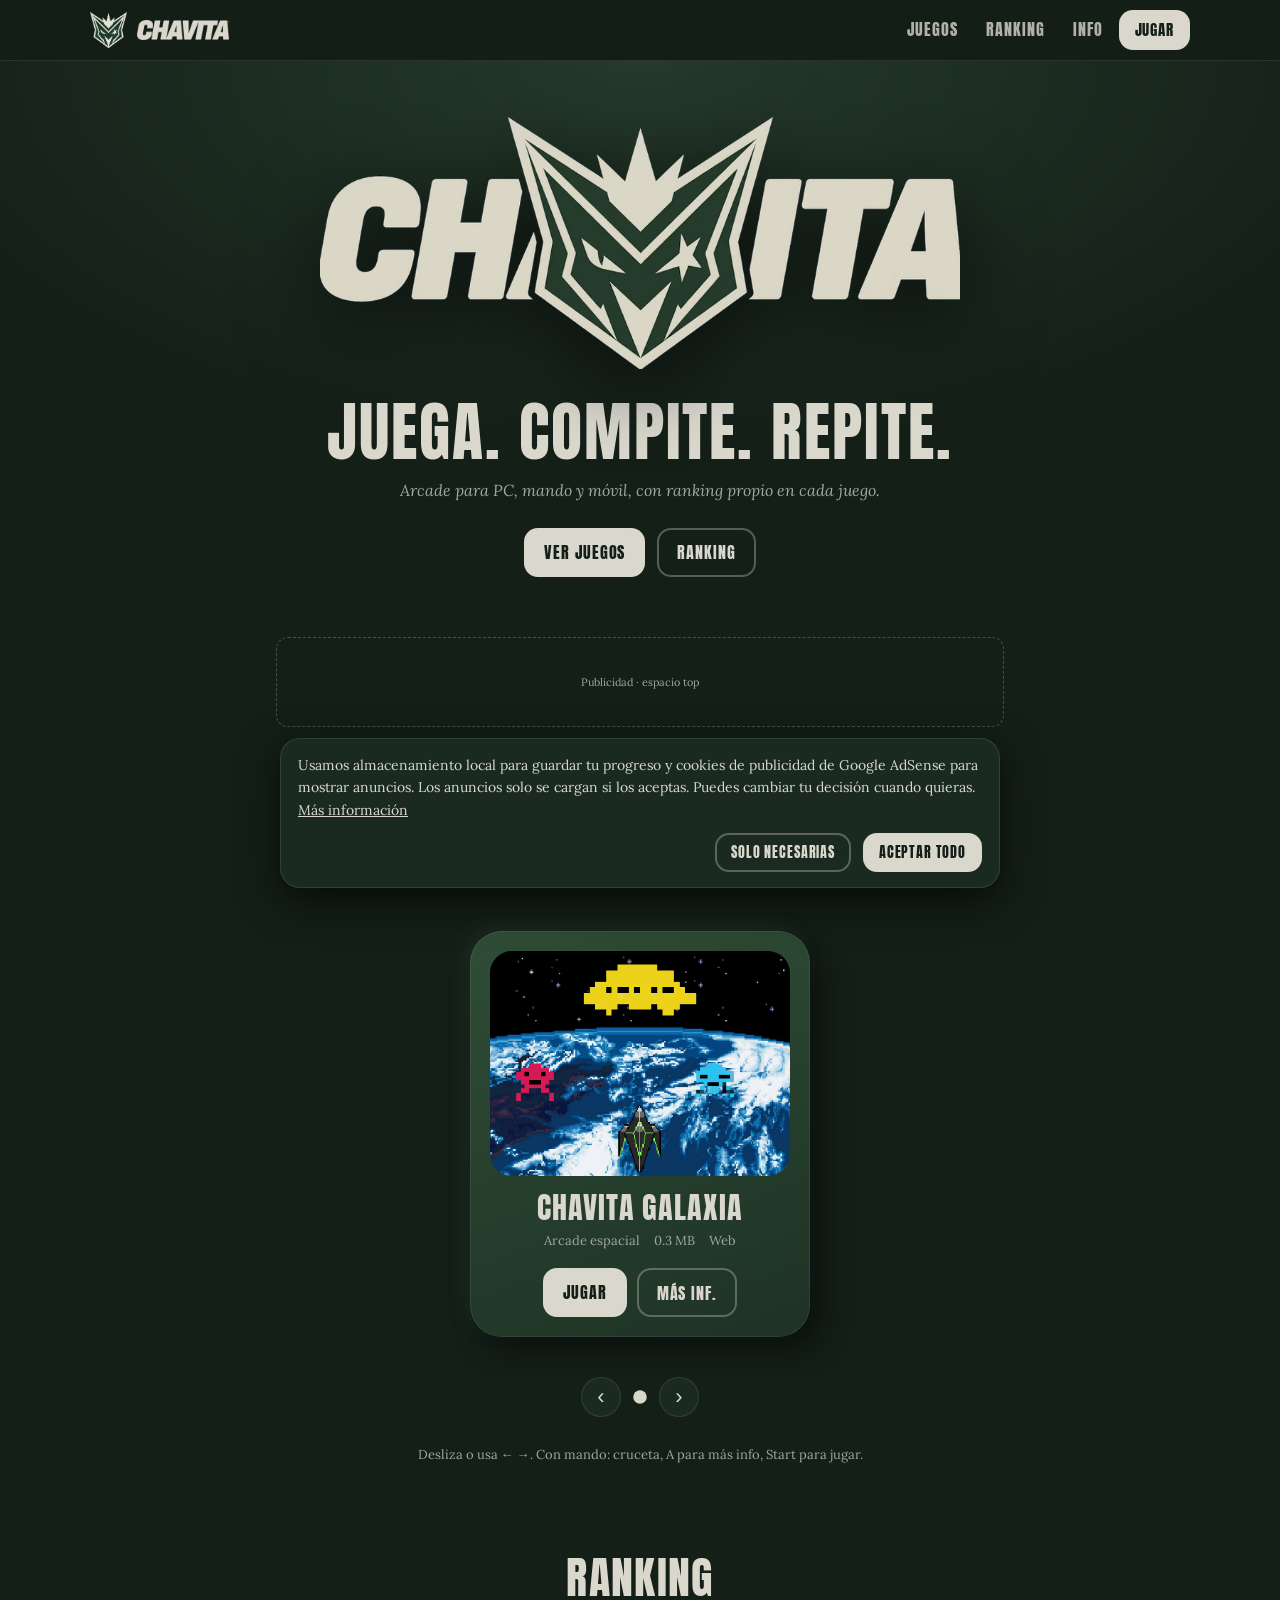
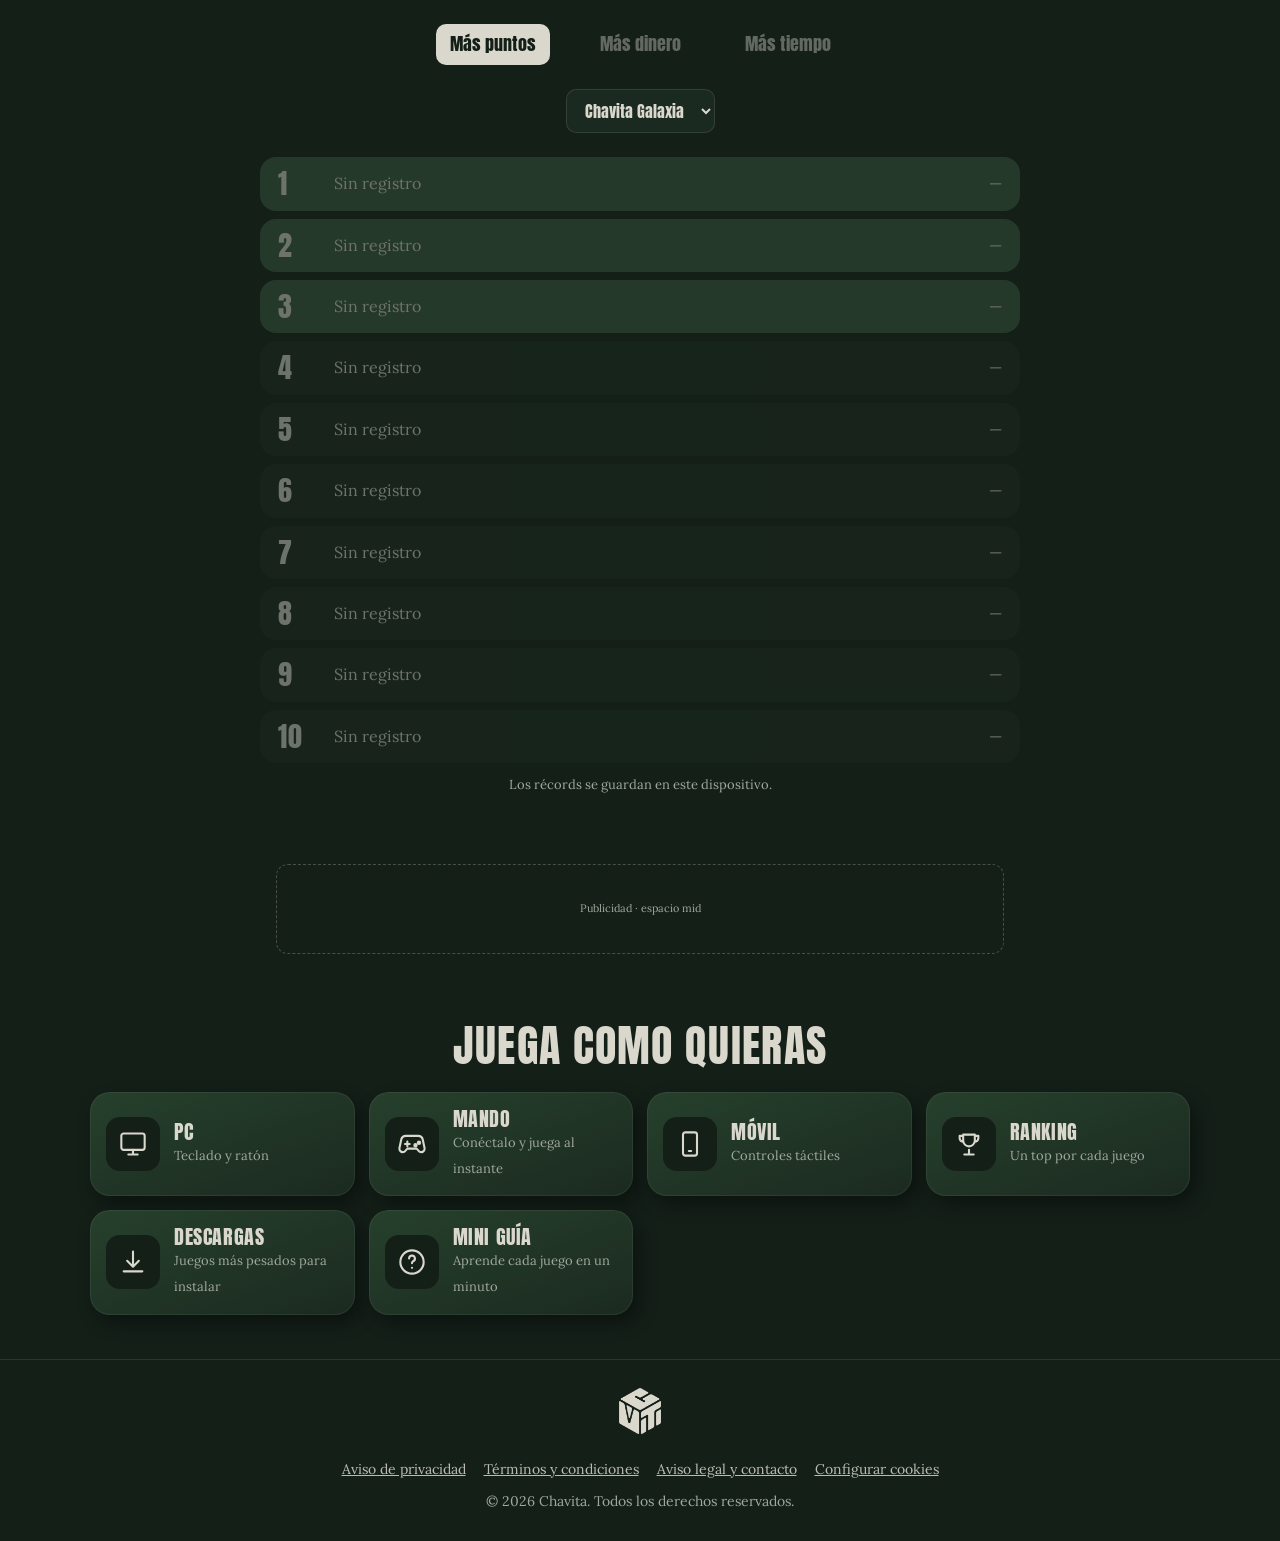
==== commit 0ff5ef2b: "Juego004" ====
--- a/index.html
+++ b/index.html
@@ -29,5 +29,6 @@
 </main>
 <footer><div class="w"><img src="mini.png" alt=""><div class="fl"><a href="aviso-privacidad.html">Aviso de privacidad</a><a href="terminos.html">Términos y condiciones</a><a href="aviso-legal.html">Aviso legal y contacto</a><a href="#" data-ck>Configurar cookies</a></div><div>© 2026 Chavita. Todos los derechos reservados.</div></div></footer>
 <div class="toast" id="ts" role="status"></div>
+<script src="config.js"></script>
 <script src="cookies.js"></script>
 <script src="script.js"></script></body></html>
